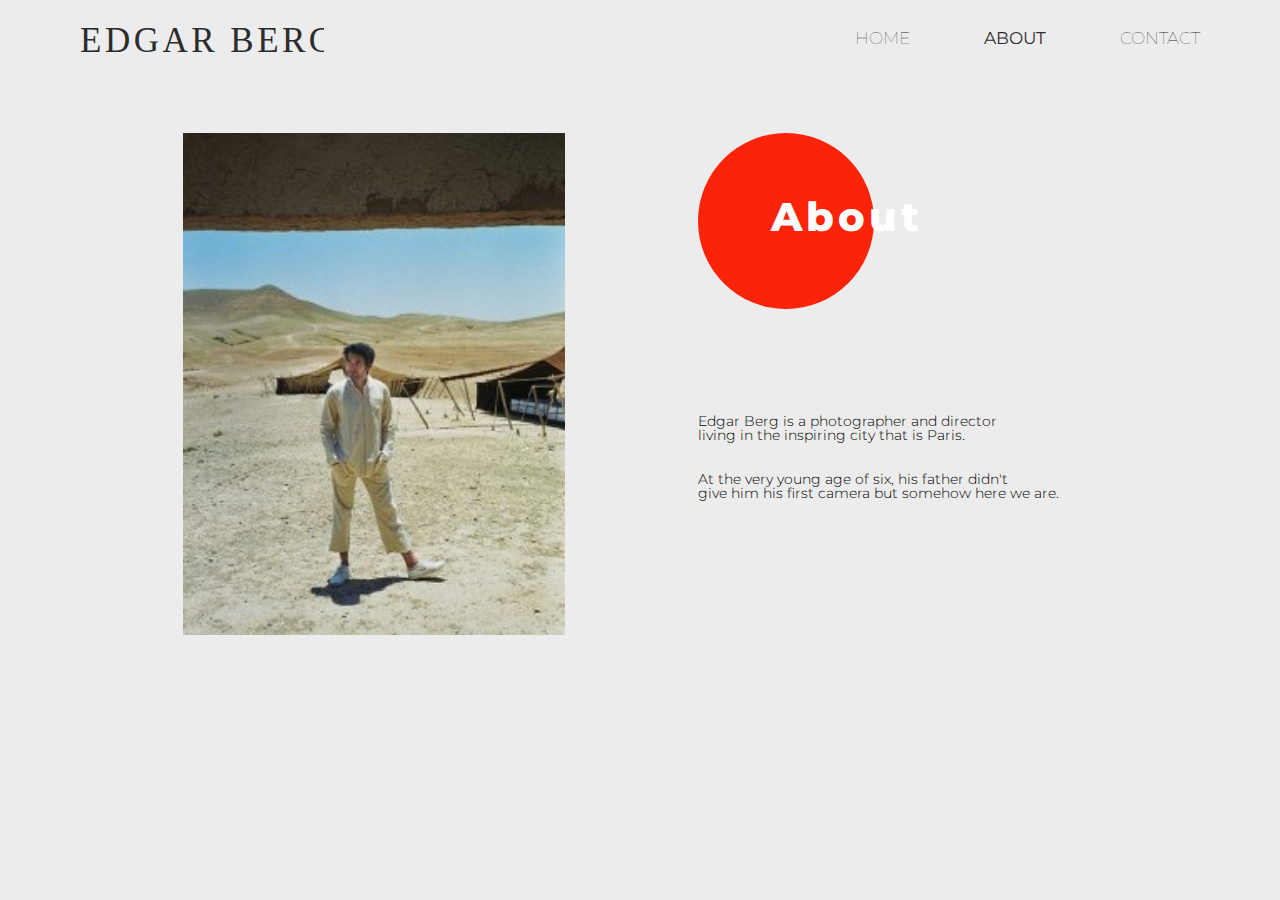
==== about.html @ b5cff017 "add about" ====
<!DOCTYPE html>
<html>
	<head>
		<meta charset="utf-8">
		<meta name="viewport" content="width=device-width, initial-scale=1.0">
		<link rel="stylesheet" type="text/css" href="css/reset.css">
		<link rel="stylesheet" type="text/css" href="css/style.css">
		<link href="https://fonts.googleapis.com/css2?family=Montserrat:wght@300;400;500;600;700;800&display=swap" rel="stylesheet">

		<title>UniLab Final Project</title>
	</head>
	<body>
		<header>
			<div class="d-header">
				<div class="logo">
					<a href="index.html">
						<img src="img/logo.svg" alt="Logo-Edgar Berg">
					</a>
				</div>
				<div class="d-navbar">
					<nav>
						<ul>
							<li>
								<a class="menu" href="index.html">HOME</a>
							</li>
							<li>
								<a class="active" href="about.html">ABOUT</a>
							</li>
							<li>
								<a class="menu" href="#">CONTACT</a>
							</li>
						</ul>
					</nav>
				</div>
			</div>
		</header>

		<section>
			<div class="ab-section">
				<div class="edgarb"></div>
				<div class="red">
					<h1 class="about"> About</h1>
				</div>
				<div class="ab-text">
					<p >
						Edgar Berg is a photographer and director <br> living in the inspiring city that is Paris.
					</p>
					<p >
						At the very young age of six, his father didn't <br> give him his first camera but somehow here we are.
					</p>
				</div>
			</div>	
		<footer>
		</footer>
	</body>
</html>
---- css/style.css ----
body{
	height: 100%;
	width: 100%;
	max-width: 1366px;
	margin: auto;
	background-color: #ECECEC;
}


/* Header */
.d-header{
	padding-top: 20px;
	height: 80px;
	
}
.logo{
	padding-left: 80px;
	display: inline-block;
	vertical-align: middle;
	
}
.d-navbar{
	padding-right: 80px;
	float: right;
	display: inline-block;
	vertical-align: middle;
	padding-top: 10px;
}
li{
	display: inline-block;
	padding-left: 70px;
}
.active{
	color: #2C2C2C;
	font-size: 17px;
	font-family: 'Montserrat', sans-serif;	
	font-weight: medium;
}
.menu{
	color: #2C2C2C;
	font-size: 17px;
	font-family: 'Montserrat', sans-serif;
	font-weight: lighter;
}


/*Sections*/
.section1{
	display: inline-block;
	position: relative;
}
.img1{
	position: absolute;
	height: 324px;
	padding-left: 103px;
	display: inline-block;
}
.img2{
	position: absolute;
	height: 485px;
	padding-left: 618px;
	padding-top: 201px;
}
.img3{
	position: absolute;
	height: 227px;
	padding-top: 65px;
	padding-left: 1030px;
}
.text1{
	position: absolute;
	padding-top: 412px;
	display: inline-block;
}
h2{
	font-size: 25px;
}
p{
	margin-top: 30px;
	font-size: 14px;
}
.section2{
	background-color: #ffffff;
	opacity: 50%;
}
.s2{
	padding-top: 118px;
	text-align:center;
	font-size: 25px;
	padding-bottom: 30px;
}
.p2{
	text-align: center;
	font-size: 14px;
	padding-bottom: 118px;
}
.d-section2{
	padding-top: 686px;
}



/*ABOUT*/
.ab-section{
	position: relative;
}
.edgarb{
	background-image: url('../img/edgar berg.jpg');
	height: 502px;
	width: 382px;
	background-position: center;
	background-repeat: no-repeat;
	margin-left: 183px;
	display: inline-block;
	background-size: cover;
	margin-top: 53px;
}
.red{
	position: absolute;
	display: inline-block;
	background-color: #FB2308;
	height: 176px;
	width: 176px;
	border-radius:50%;
	margin-top: 53px;
	margin-left: 133px;
	
}
.about{
	font-family: 'Montserrat', sans-serif;
	font-weight: 800;
	color: #ffffff;
	text-align: center;
	font-size:40px;
	padding-top: 64px;
	padding-left: 73px;
	letter-spacing: 4px;
	
}
.ab-text{
	font-size: 20px;
	margin-top: 304px;
	margin-left: 133px;
	position: absolute;
	display: inline-block;
	font-family: 'Montserrat', sans-serif;
	font-weight: 300;
}
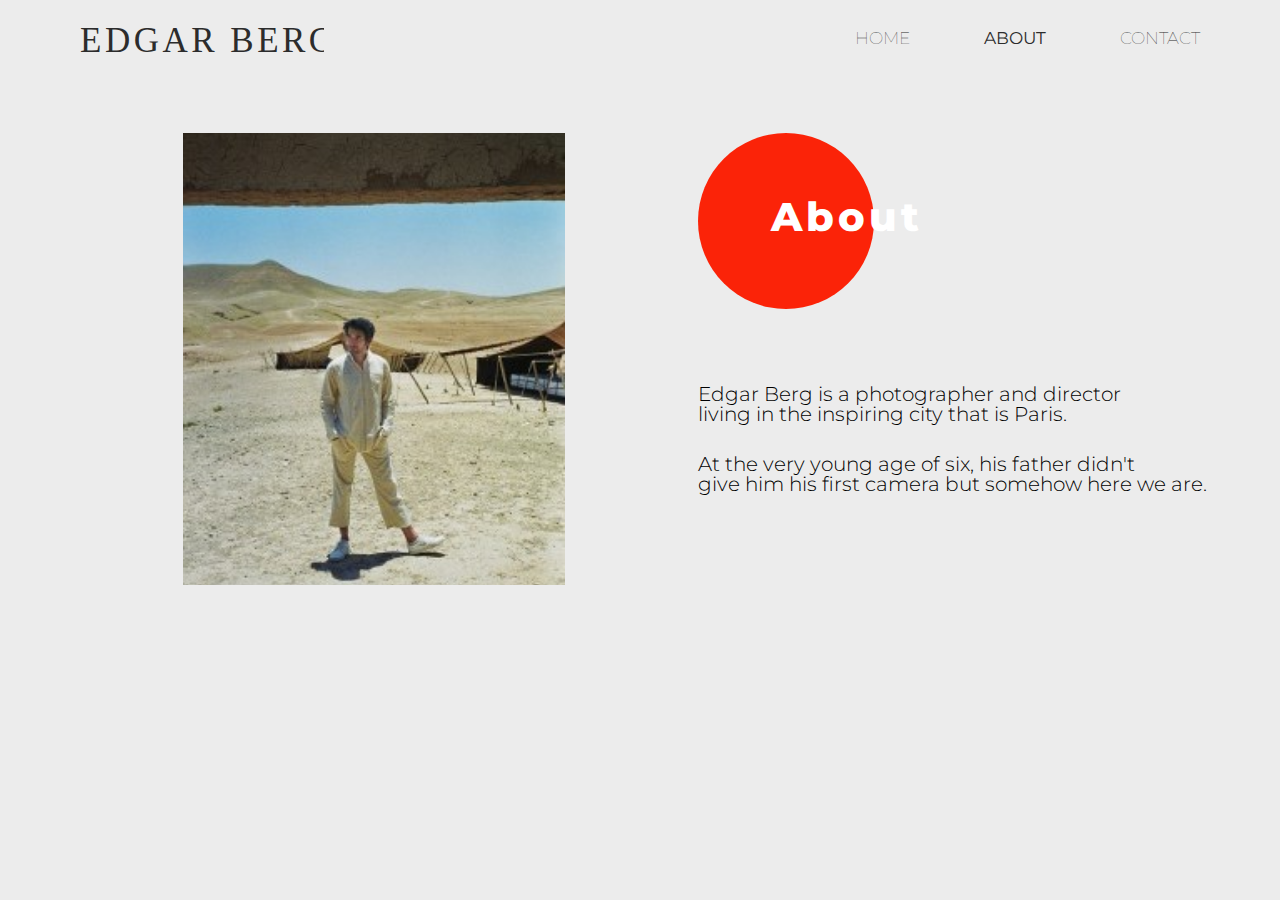
==== commit 02525724: "add finished contact" ====
--- a/about.html
+++ b/about.html
@@ -27,7 +27,7 @@
 								<a class="active" href="about.html">ABOUT</a>
 							</li>
 							<li>
-								<a class="menu" href="#">CONTACT</a>
+								<a class="menu" href="contact.html">CONTACT</a>
 							</li>
 						</ul>
 					</nav>
@@ -42,10 +42,10 @@
 					<h1 class="about"> About</h1>
 				</div>
 				<div class="ab-text">
-					<p >
+					<p class="p-about">
 						Edgar Berg is a photographer and director <br> living in the inspiring city that is Paris.
 					</p>
-					<p >
+					<p class="p-about">
 						At the very young age of six, his father didn't <br> give him his first camera but somehow here we are.
 					</p>
 				</div>
--- a/css/style.css
+++ b/css/style.css
@@ -44,7 +44,7 @@
 }
 
 
-/*Sections*/
+/*Sections index.html */
 .section1{
 	display: inline-block;
 	position: relative;
@@ -75,7 +75,7 @@
 h2{
 	font-size: 25px;
 }
-p{
+.p1{
 	margin-top: 30px;
 	font-size: 14px;
 }
@@ -106,7 +106,7 @@
 }
 .edgarb{
 	background-image: url('../img/edgar berg.jpg');
-	height: 502px;
+	height: 452px;
 	width: 382px;
 	background-position: center;
 	background-repeat: no-repeat;
@@ -145,4 +145,73 @@
 	display: inline-block;
 	font-family: 'Montserrat', sans-serif;
 	font-weight: 300;
+}
+.p-about{
+	margin-bottom: 30px;
+}
+
+/* CONTACT*/
+.contact-section{
+	position: relative;
+}
+.contact-img{ 
+	position: absolute;
+	background-image: url('../img/con-img.png');
+	height: 365px;
+	width: 100%;
+	max-width: 1366px;
+	background-repeat: no-repeat;
+	background-size: cover;
+	background-position: center;
+	
+}
+.contact-red{
+	position: absolute;
+	background-color: #FB2308;
+	height: 176px;
+	width: 176px;
+	border-radius:50%;
+	margin-top: 304px;
+	margin-left: 80px;
+}
+.contact{
+	font-family: 'Montserrat', sans-serif;
+	font-weight: 800;
+	color: #ffffff;
+	font-size:40px;
+	text-align: center;
+	padding-top: 64px;
+	padding-left: 73px;
+	letter-spacing: 4px;
+	
+}
+.contact-text{
+	position: absolute;
+	margin-top: 430px;
+	margin-left: 462px;
+}
+h3{
+	font-family: 'Montserrat', sans-serif;
+	font-size: 18px;
+	font-weight: 500;
+	letter-spacing: 2px;
+	color: #2C2C2C;
+	padding-bottom: 20px;
+}
+.contact-p{
+	
+	font-family: 'Montserrat', sans-serif;
+	font-size: 18px;
+	font-weight: 300;
+	letter-spacing: 2px;
+	color: #2C2C2C;
+	padding-bottom: 30px;
+}
+.soc-icons{
+	position: absolute;
+	margin-top: 562px;
+	margin-left: 904px;
+}
+.icons{
+	padding-left: 35px;
 }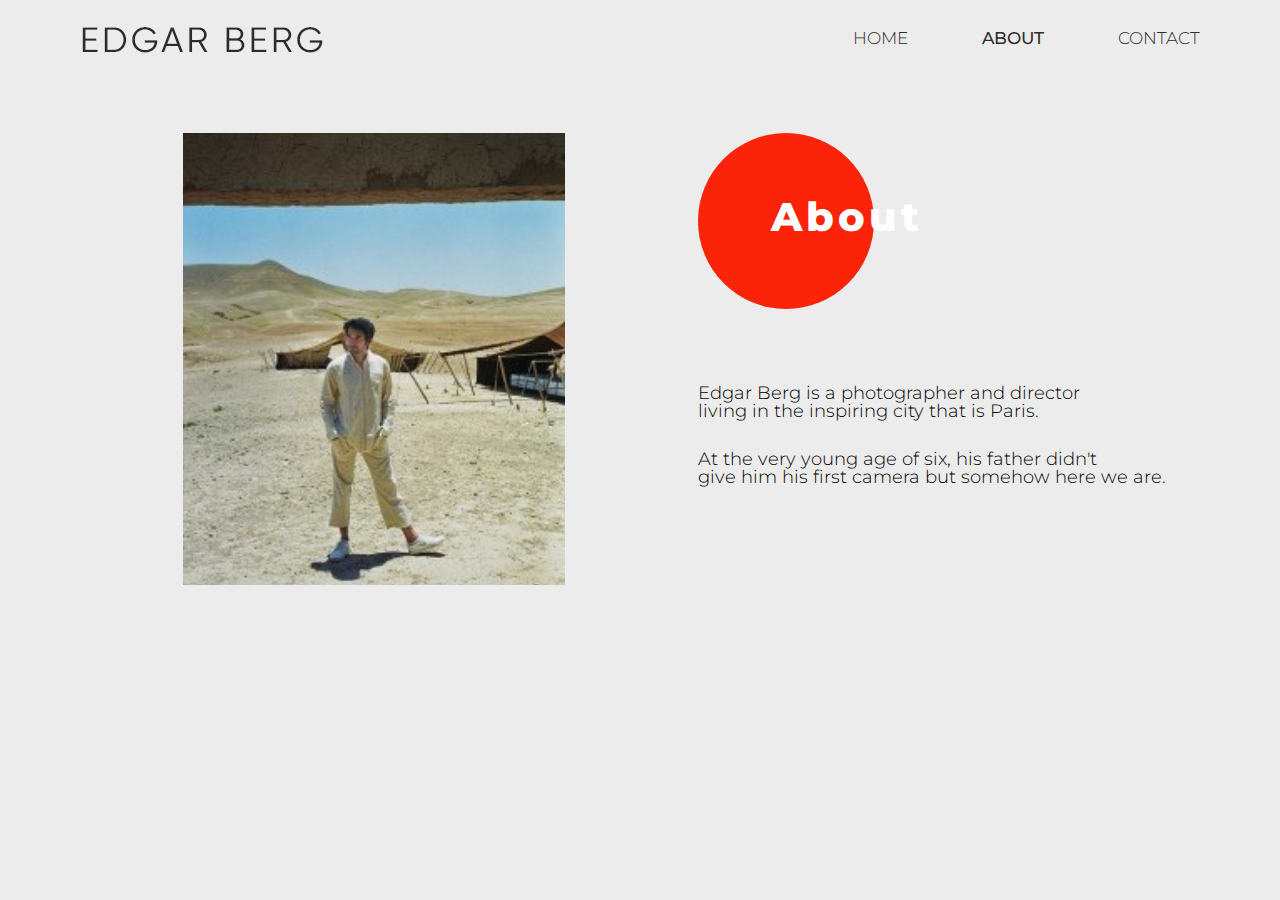
==== commit 62acdb1f: "logo" ====
--- a/about.html
+++ b/about.html
@@ -14,7 +14,7 @@
 			<div class="d-header">
 				<div class="logo">
 					<a href="index.html">
-						<img src="img/logo.svg" alt="Logo-Edgar Berg">
+						<img src="img/EDGAR BERG.png" alt="Logo-Edgar Berg">
 					</a>
 				</div>
 				<div class="d-navbar">
--- a/css/style.css
+++ b/css/style.css
@@ -4,6 +4,7 @@
 	max-width: 1366px;
 	margin: auto;
 	background-color: #ECECEC;
+	overflow-x: hidden;
 }
 
 
@@ -11,13 +12,11 @@
 .d-header{
 	padding-top: 20px;
 	height: 80px;
-	
 }
 .logo{
 	padding-left: 80px;
 	display: inline-block;
 	vertical-align: middle;
-	
 }
 .d-navbar{
 	padding-right: 80px;
@@ -34,17 +33,45 @@
 	color: #2C2C2C;
 	font-size: 17px;
 	font-family: 'Montserrat', sans-serif;	
-	font-weight: medium;
+	font-weight: 500;
 }
 .menu{
 	color: #2C2C2C;
 	font-size: 17px;
 	font-family: 'Montserrat', sans-serif;
-	font-weight: lighter;
-}
-
-
-/*Sections index.html */
+	font-weight: 300;
+	
+}
+
+
+
+
+/* scrollbar*/
+.scroll{
+	position: fixed;
+	margin-top:370px;
+	margin-left: 1194px;
+	z-index: 99999999;
+}
+.circle{
+	height: 92px;
+	background-color: #FB2308;
+	width: 92px;
+	border-radius:50%;
+}
+.up{
+	margin-bottom: 40px;
+	margin-left: 36px;
+}
+.down{
+	margin-top: 40px;
+	margin-left: 36px;
+}
+
+
+
+
+/*Sections 1 */
 .section1{
 	display: inline-block;
 	position: relative;
@@ -52,52 +79,301 @@
 .img1{
 	position: absolute;
 	height: 324px;
-	padding-left: 103px;
-	display: inline-block;
+	margin-left: 183px;
+	display: inline-block;
+	margin-right: 30px;
 }
 .img2{
 	position: absolute;
-	height: 485px;
-	padding-left: 618px;
-	padding-top: 201px;
+	height: 486px;
+	width: 382px;
+	margin-right: 30px;
+	margin-left: 698px;
+	margin-top: 201px;
 }
 .img3{
 	position: absolute;
 	height: 227px;
-	padding-top: 65px;
-	padding-left: 1030px;
+	margin-top: 65px;
+	margin-left: 1110px;
 }
 .text1{
 	position: absolute;
-	padding-top: 412px;
-	display: inline-block;
-}
-h2{
-	font-size: 25px;
+	margin-top: 452px;
+	display: inline-block;
+	width: 514px;
+}
+.s1-h1{
+	margin-left: 80px;
+	font-size: 25px;
+	font-family: 'Comfortaa', cursive;
+	font-weight: 400;
+	color: #2C2C2C;
 }
 .p1{
 	margin-top: 30px;
-	font-size: 14px;
-}
+	font-size: 13px;
+	font-family: 'Comfortaa', cursive;
+	font-weight: 200;
+	margin-left: 80px;
+	color: #2C2C2C;
+	letter-spacing: 0.7px;
+}
+
+
+/*Section 2*/
 .section2{
 	background-color: #ffffff;
-	opacity: 50%;
+	opacity: 100%;
+	margin-top: 685px;
 }
 .s2{
 	padding-top: 118px;
 	text-align:center;
 	font-size: 25px;
-	padding-bottom: 30px;
+	margin-bottom: 30px;
+	color: #2C2C2C
+	letter-spacing: 1.25px;
+	font-family: 'Comfortaa', cursive;
+	font-weight: 400;
+	margin-left: 80px;
 }
 .p2{
 	text-align: center;
-	font-size: 14px;
+	font-size: 13px;
 	padding-bottom: 118px;
-}
-.d-section2{
-	padding-top: 686px;
-}
-
+	color: #2C2C2C
+	letter-spacing: 0.7px;
+	font-family: 'Comfortaa', cursive;
+	font-weight: 200;
+}
+
+
+/*Section 3*/
+.section3{
+	position: relative;	
+}
+.img4{
+	position: absolute;
+	width: 485px;
+	margin-left: 389px;
+}
+.img5{
+	position: absolute;
+	width: 279px;
+	margin-left: 80px;
+	margin-top: 250px;
+}
+.s3-text{
+	position: absolute;
+	display: inline-block;
+	width: 169px;
+	font-size: 25px;
+	font-family: 'Comfortaa', cursive;
+	font-weight: 400;
+	color: #2C2C2C;
+	margin-top: 148px;
+	margin-left: 1007px;
+}
+.img6{
+	width: 382px;
+	margin-left: 904px;
+	position: absolute;
+	margin-top: 317px;
+}
+.img7{
+	position: absolute;
+	width: 339px;
+	margin-top: 395.75px;
+	margin-left: 462px;
+	height: 404px;
+}
+.s3-text2{
+	position: absolute;
+	display: inline-block;
+	color: #2C2C2C;
+	margin-top: 598px;
+	width: 400px;
+	margin-left: 80px;
+	font-family: 'Comfortaa', cursive;
+	font-weight: 400;
+	font-size: 25px;
+	width: 350px;
+}
+.s3-h2{
+	font-size: 25px;
+	font-family: 'Comfortaa', cursive;
+	font-weight: 400;
+}
+.s3-p{
+	font-size: 13px;
+	font-family: 'Comfortaa', cursive;
+	font-weight: 200;
+	padding-top: 30px;
+}
+
+
+/*section4*/
+.section4{
+	position: relative;
+}
+.img8{
+	position: absolute;
+	margin-top: 914px;
+	margin-left: 80px;
+	width: 586px;
+}
+.s4-text{
+	margin-top: 914px;
+	position: absolute;
+	display: inline-block;
+}
+.s4-h{
+	font-size: 25px;
+	font-family: 'Comfortaa', cursive;
+	font-weight: 400;
+	margin-left: 1007px;
+	display: inline-block;
+}
+.s4-p{
+	font-size: 13px;
+	font-family: 'Comfortaa', cursive;
+	font-weight: 200;
+	margin-left: 698px;
+	width: 588px;
+	margin-top: 30px;
+}
+.img9{
+	background-image: url('../img/09.jpg');
+	position: absolute;
+	margin-left: 698px;
+	width: 584px;
+	height: 614px;
+	background-size: cover;
+	margin-top: 1081px;
+}
+
+
+/*Section 5*/
+.section5{
+	position: relative;
+	margin-top: 1800px;
+}
+.s5-text{
+	position: absolute;
+	display: inline-block;
+	margin-left: 80px;
+}
+.s5-h{
+	font-size: 25px;
+	font-family: 'Comfortaa', cursive;
+	font-weight: 400;
+}
+.s5-p{
+	font-size: 13px;
+	font-family: 'Comfortaa', cursive;
+	font-weight: 200;
+	width: 580px;
+	margin-top: 30px;
+}
+.img10{
+	position: absolute;
+	width: 382px;
+	margin-left: 904px;
+}
+.s5-video{
+	position: absolute;
+	margin-top: 136px;
+	margin-left: 80px;
+}
+.video{
+	width: 794px;
+	margin-bottom: 100px;
+}
+.s5-text2{
+	position: absolute;
+	margin-top: 560px;
+	margin-left: 904px;
+}
+.s5-h2{
+	font-size: 25px;
+	font-family: 'Comfortaa', cursive;
+	font-weight: 400;
+	color: #2C2C2C;
+}
+
+/*Footer*/
+.d-footer{
+	position: relative;
+	height: 250px;
+	width: 100%;
+	background-color: #2C2C2C;
+	margin-top: 2550px;
+}
+.footer-text{
+	position: absolute;
+	display: inline-block;
+	margin-top: 50px;
+	margin-left: 153px;
+	display: inline-block;
+}
+.f-contact{
+	display: block;;
+	font-size: 20px;
+	letter-spacing: 4px;
+	color: #ECECEC;
+	font-family: 'Montserrat', sans-serif;
+	font-weight: 400;
+	margin-bottom: 20px;
+}
+.f-mail{
+	display: block;
+	font-size: 13px;
+	color: #ECECEC;
+	font-family: 'Montserrat', sans-serif;
+	font-weight: 200;
+}
+.location-t{
+	display: inline-block;
+	position: absolute;
+	display: inline-block;
+	margin-top: 50px;
+	margin-left: 389px;
+}
+.f-location{
+	display: block;
+	font-size: 20px;
+	letter-spacing: 4px;
+	color: #ECECEC;
+	font-family: 'Montserrat', sans-serif;
+	font-weight: 400;
+	margin-bottom: 20px;
+}
+.f-city{
+	display: block;
+	font-size: 13px;
+	color: #ECECEC;
+	font-family: 'Montserrat', sans-serif;
+	font-weight: 200;
+}
+.fsoc-icons{
+	position: absolute;
+	margin-top: 180px;
+	margin-left: 153px;
+}
+.ficons{
+	padding-right: 35px;
+}
+.copyright{
+	position: absolute;
+	display: inline-block;
+	font-size: 13px;
+	color: #ECECEC;
+	font-family: 'Montserrat', sans-serif;
+	font-weight: 200;
+	margin-top: 180px;
+	margin-left: 874px;
+}
 
 
 /*ABOUT*/
@@ -124,7 +400,6 @@
 	border-radius:50%;
 	margin-top: 53px;
 	margin-left: 133px;
-	
 }
 .about{
 	font-family: 'Montserrat', sans-serif;
@@ -135,10 +410,9 @@
 	padding-top: 64px;
 	padding-left: 73px;
 	letter-spacing: 4px;
-	
 }
 .ab-text{
-	font-size: 20px;
+	font-size: 18px;
 	margin-top: 304px;
 	margin-left: 133px;
 	position: absolute;
@@ -149,6 +423,7 @@
 .p-about{
 	margin-bottom: 30px;
 }
+
 
 /* CONTACT*/
 .contact-section{
@@ -183,7 +458,6 @@
 	padding-top: 64px;
 	padding-left: 73px;
 	letter-spacing: 4px;
-	
 }
 .contact-text{
 	position: absolute;
@@ -199,9 +473,8 @@
 	padding-bottom: 20px;
 }
 .contact-p{
-	
-	font-family: 'Montserrat', sans-serif;
-	font-size: 18px;
+	font-family: 'Montserrat', sans-serif;
+	font-size: 14px;
 	font-weight: 300;
 	letter-spacing: 2px;
 	color: #2C2C2C;
@@ -214,4 +487,4 @@
 }
 .icons{
 	padding-left: 35px;
-}+}
